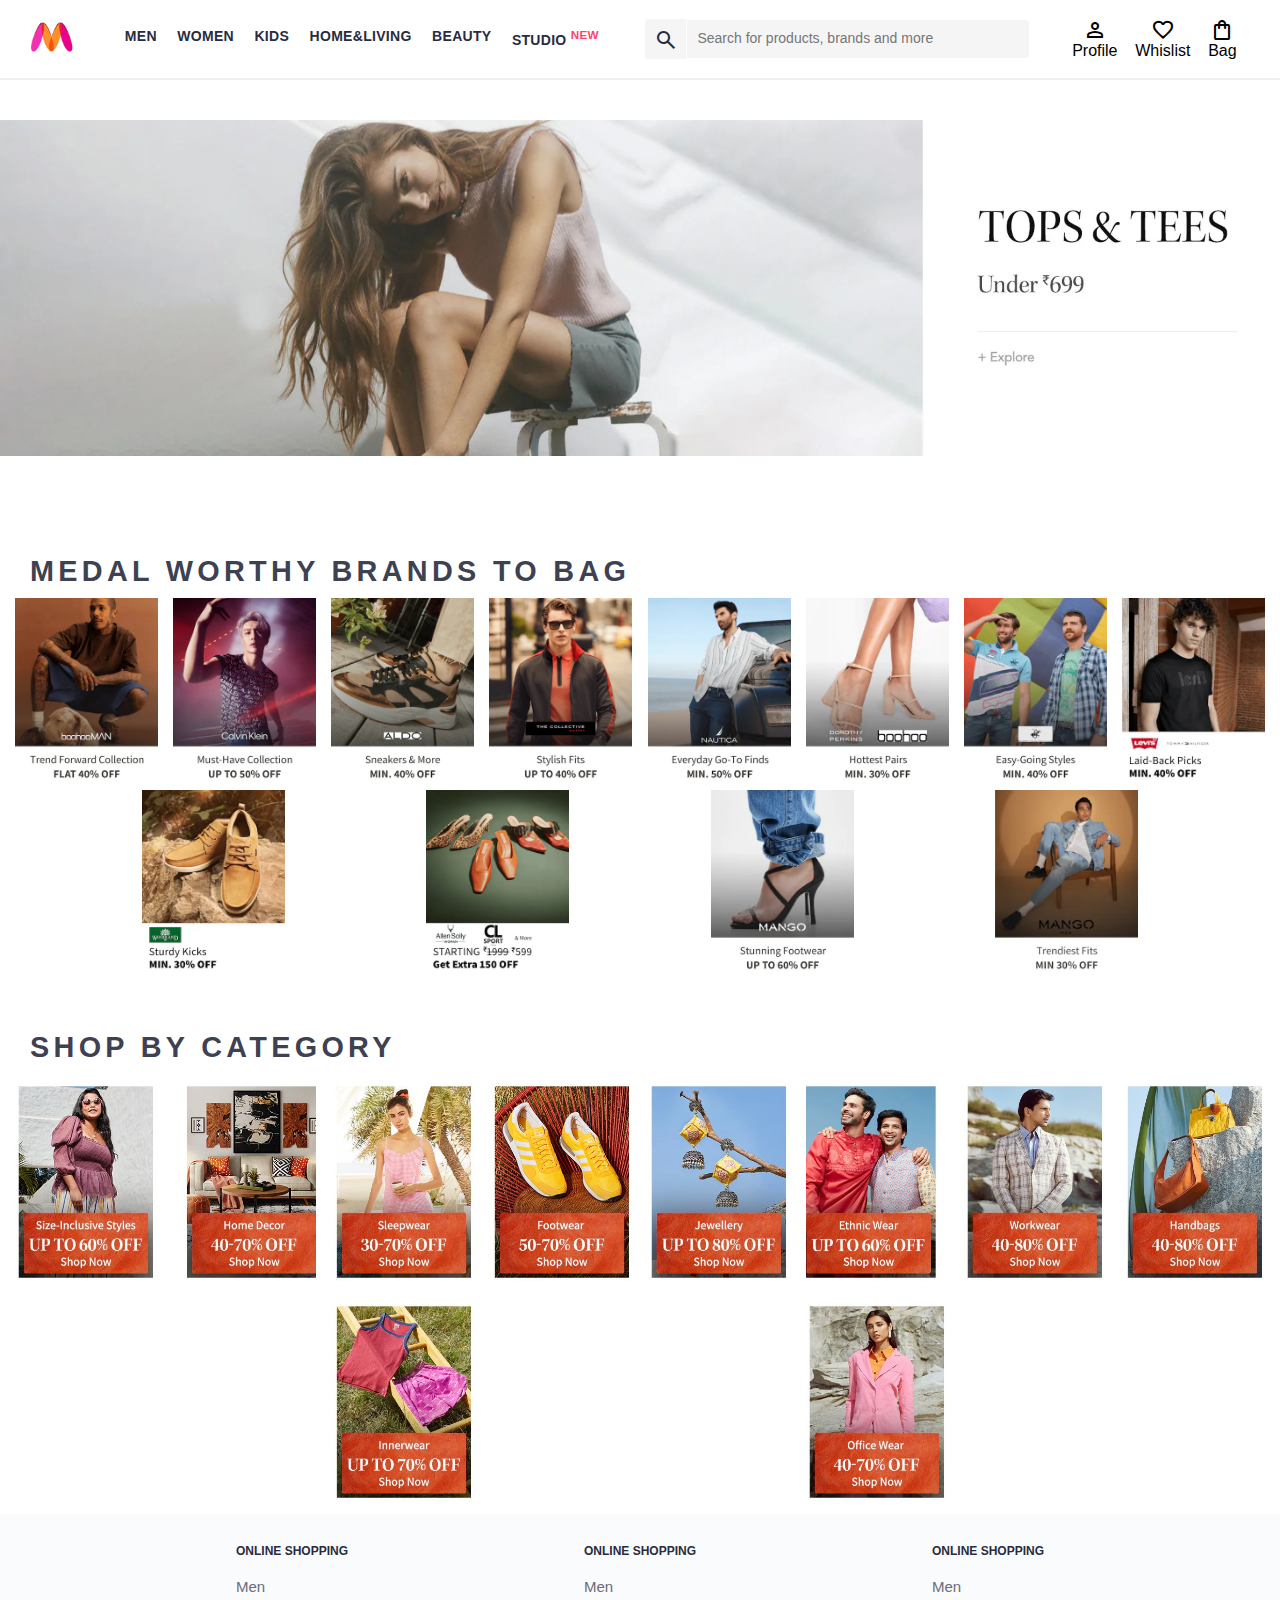
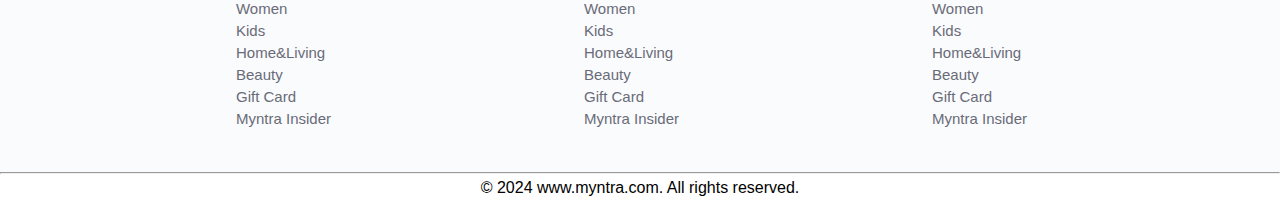
==== index.html @ 20b950ea "myntra clone project complete" ====
<!DOCTYPE html>
<html lang="en">
<head>
    <meta charset="UTF-8">
    <meta name="viewport" content="width=device-width, initial-scale=1.0">
    <title>Myntra Clone</title>
    <link rel="stylesheet" href="index.css">
    <link rel="stylesheet" href="https://fonts.googleapis.com/css2?family=Material+Symbols+Outlined:opsz,wght,FILL,GRAD@20..48,100..700,0..1,-50..200" />
</head>
<body>
    <header>
        <div class="logo_container">
            <a href="#"><img class="myntra_home" src="images/myntra_logo.webp"></a>
        </div>
        <nav class="nav_bar">
            <a href="#">Men</a>
            <a href="#">Women</a>
            <a href="#">Kids</a>
            <a href="#">Home&Living</a>
            <a href="#">Beauty</a>
            <a href="#">Studio <sup>New</sup></a>
        </nav>
        <div class="search_bar">
            <a class="icon_container"> <span class="material-symbols-outlined search_icon">search</span></a>
            <input class="search_input" placeholder="Search for products, brands and more">
        </div>
        <div class="action_bar">
            <div class="action_container">
                <span class="material-symbols-outlined action_icon">person</span>
                <span class="action_name">Profile</span>
            </div>
            <div class="action_container">
                <span class="material-symbols-outlined action_icon">favorite</span>
                <span class="action_name">Whislist</span>
            </div>
            <div class="action_container">
                <span class="material-symbols-outlined action_icon">shopping_bag</span>
                <span class="action_name">Bag</span>
            </div>
        </div>
    </header>
    <main>
        <div class="banner_container">
            <img src="images/banner.jpg">
        </div>
        <div class="category_heading">Medal Worthy Brands To Bag</div>
        <div class="category_items">
           <a href="#"><img class="sale_item" src="images/offers/1.png"></a>
           <a href="#"><img class="sale_item" src="images/offers/2.png"></a>
           <a href="#"><img class="sale_item" src="images/offers/3.png"></a>
           <a href="#"><img class="sale_item" src="images/offers/4.png"></a>
           <a href="#"><img class="sale_item" src="images/offers/5.png"></a>
           <a href="#"><img class="sale_item" src="images/offers/6.png"></a>
           <a href="#"><img class="sale_item" src="images/offers/7.png"></a>
           <a href="#"><img class="sale_item" src="images/offers/8.png"></a>
           <a href="#"><img class="sale_item" src="images/offers/9.png"></a>
           <a href="#"><img class="sale_item" src="images/offers/10.png"></a>
           <a href="#"><img class="sale_item" src="images/offers/11.png"></a>
           <a href="#"><img class="sale_item" src="images/offers/12.png"></a>
        </div>

        <div class="category_heading">SHOP BY CATEGORY</div>
        <div class="category_items">
           <a href="#"><img class="sale_item" src="images/categories/1.jpg"></a>
           <a href="#"><img class="sale_item" src="images/categories/2.jpg"></a>
           <a href="#"><img class="sale_item" src="images/categories/3.jpg"></a>
           <a href="#"><img class="sale_item" src="images/categories/4.jpg"></a>
           <a href="#"><img class="sale_item" src="images/categories/5.jpg"></a>
           <a href="#"><img class="sale_item" src="images/categories/6.jpg"></a>
           <a href="#"><img class="sale_item" src="images/categories/7.jpg"></a>
           <a href="#"><img class="sale_item" src="images/categories/8.jpg"></a>
           <a href="#"><img class="sale_item" src="images/categories/9.jpg"></a>
           <a href="#"><img class="sale_item" src="images/categories/10.jpg"></a>
        </div>
    </main>
    <footer>
        <div class="footer_container">
            <div class="footer_column">
                <h3>ONLINE SHOPPING</h3>

                <a href="#">Men</a>
                <a href="#">Women</a>
                <a href="#">Kids</a>
                <a href="#">Home&Living</a>
                <a href="#">Beauty</a>
                <a href="#">Gift Card</a>
                <a href="#">Myntra Insider</a>
            </div>
            <div class="footer_column">
                <h3>ONLINE SHOPPING</h3>

                <a href="#">Men</a>
                <a href="#">Women</a>
                <a href="#">Kids</a>
                <a href="#">Home&Living</a>
                <a href="#">Beauty</a>
                <a href="#">Gift Card</a>
                <a href="#">Myntra Insider</a>
            </div>
            <div class="footer_column">
                <h3>ONLINE SHOPPING</h3>

                <a href="#">Men</a>
                <a href="#">Women</a>
                <a href="#">Kids</a>
                <a href="#">Home&Living</a>
                <a href="#">Beauty</a>
                <a href="#">Gift Card</a>
                <a href="#">Myntra Insider</a>
            </div>
        </div>
        <hr>
        <div class="copyright">
            © 2024 www.myntra.com. All rights reserved.
        </div>
    </footer>
</body>
</html>
---- index.css ----
* {
    margin: 0;
    padding: 0;
    font-family: Assistant, -apple-system, BlinkMacSystemFont, Segoe UI, Roboto, Helvetica, Arial, sans-serif;
    box-sizing: border-box;
}
header {
    display: flex;
    justify-content: space-between;
    align-items: center;
    height: 80px;
    background-color: #ffffff;
    border-bottom:2px solid #f1eeee ;
}
.myntra_home {
    height: 40px;
}
.logo_container {
    margin-left: 2%;
}
.action_bar {
    margin-right: 2%;
}
.nav_bar {
    width: 515px;
    display: flex;
    justify-content: space-evenly;
}
.nav_bar a {
    font-size: 14px;
    letter-spacing: .3px;
    color: #282c3f;
    font-weight: 700;
    text-transform: uppercase;
    text-decoration: none;
    border-bottom:3px solid #ffffff;
    padding: 27px 0;
}
.nav_bar a:hover {
    border-bottom:3px solid #ff3f6c;
    padding: 27px 0;
}
.nav_bar a sup {
    color: #ff3f6c;
}


.search_bar {
    min-width: 200px;
    width: 30%;
    height: 39px;
    display: flex;
    align-items: center;
}
.icon_container {
    box-sizing: content-box;
    height: 28px;
    width: 40px;
    text-align: center;
    padding: 8px 0 2px;
    background: #f5f5f6;
    border: 1px solid #f5f5f6;
    border-right: none;
    border-radius: 4px 0 0 4px;
}
.search_icon {
    color: #282c3f;
    height: 20px;
}
.search_input {
    flex-grow: 1;
    font-size: 14px;
    height: 20px;
    line-height: 24px;
    color: #696e79;
    box-sizing: content-box;
    padding: 8px 10px 10px;
    margin-left: 1.5px;
    border-radius: 0 4px 4px 0;
    border: 0;
    background: #f5f5f6;
}


.action_bar {
    display: flex;
    min-width: 200px;
    justify-content: space-evenly;
}
.action_container {
    display: flex;
    flex-direction: column;
    align-items: center;
}

/*main start */
.banner_container img{
    width: 100%;
   margin-top: 20px;
   margin-bottom: 30px;
   padding-top: 20px;
   padding-bottom: 15px;
   box-sizing: content-box;
}
.category_heading {
    text-transform: uppercase;
    color: #3e4152;
    letter-spacing: .15em;
    font-size: 1.8em;
    margin: 50px 0 10px 30px;
    max-height: 5em;
    font-weight: 700;
}

.category_items {
    display: flex;
    flex-wrap: wrap;
    justify-content: space-evenly;
}
.sale_item {
    width: 143px;
}

.footer_container {
    padding: 30px 0 40px 0;
    background-color: #fafbfc;
    display: flex;
    justify-content: space-evenly;
}
.footer_column {
    display: flex;
    flex-direction: column;
}
.footer_column h3 {
    color: #282c3f;
    font-weight: 700;
    font-size: 12px;
    padding-bottom: 20px;
}
.footer_column a {
    color: #696b79;
    font-size: 15px;
    text-decoration: none;
    padding-bottom: 5px;
}
.copyright {
    margin-bottom: 20px;
    margin-top: 5px;
    text-align: center;
}
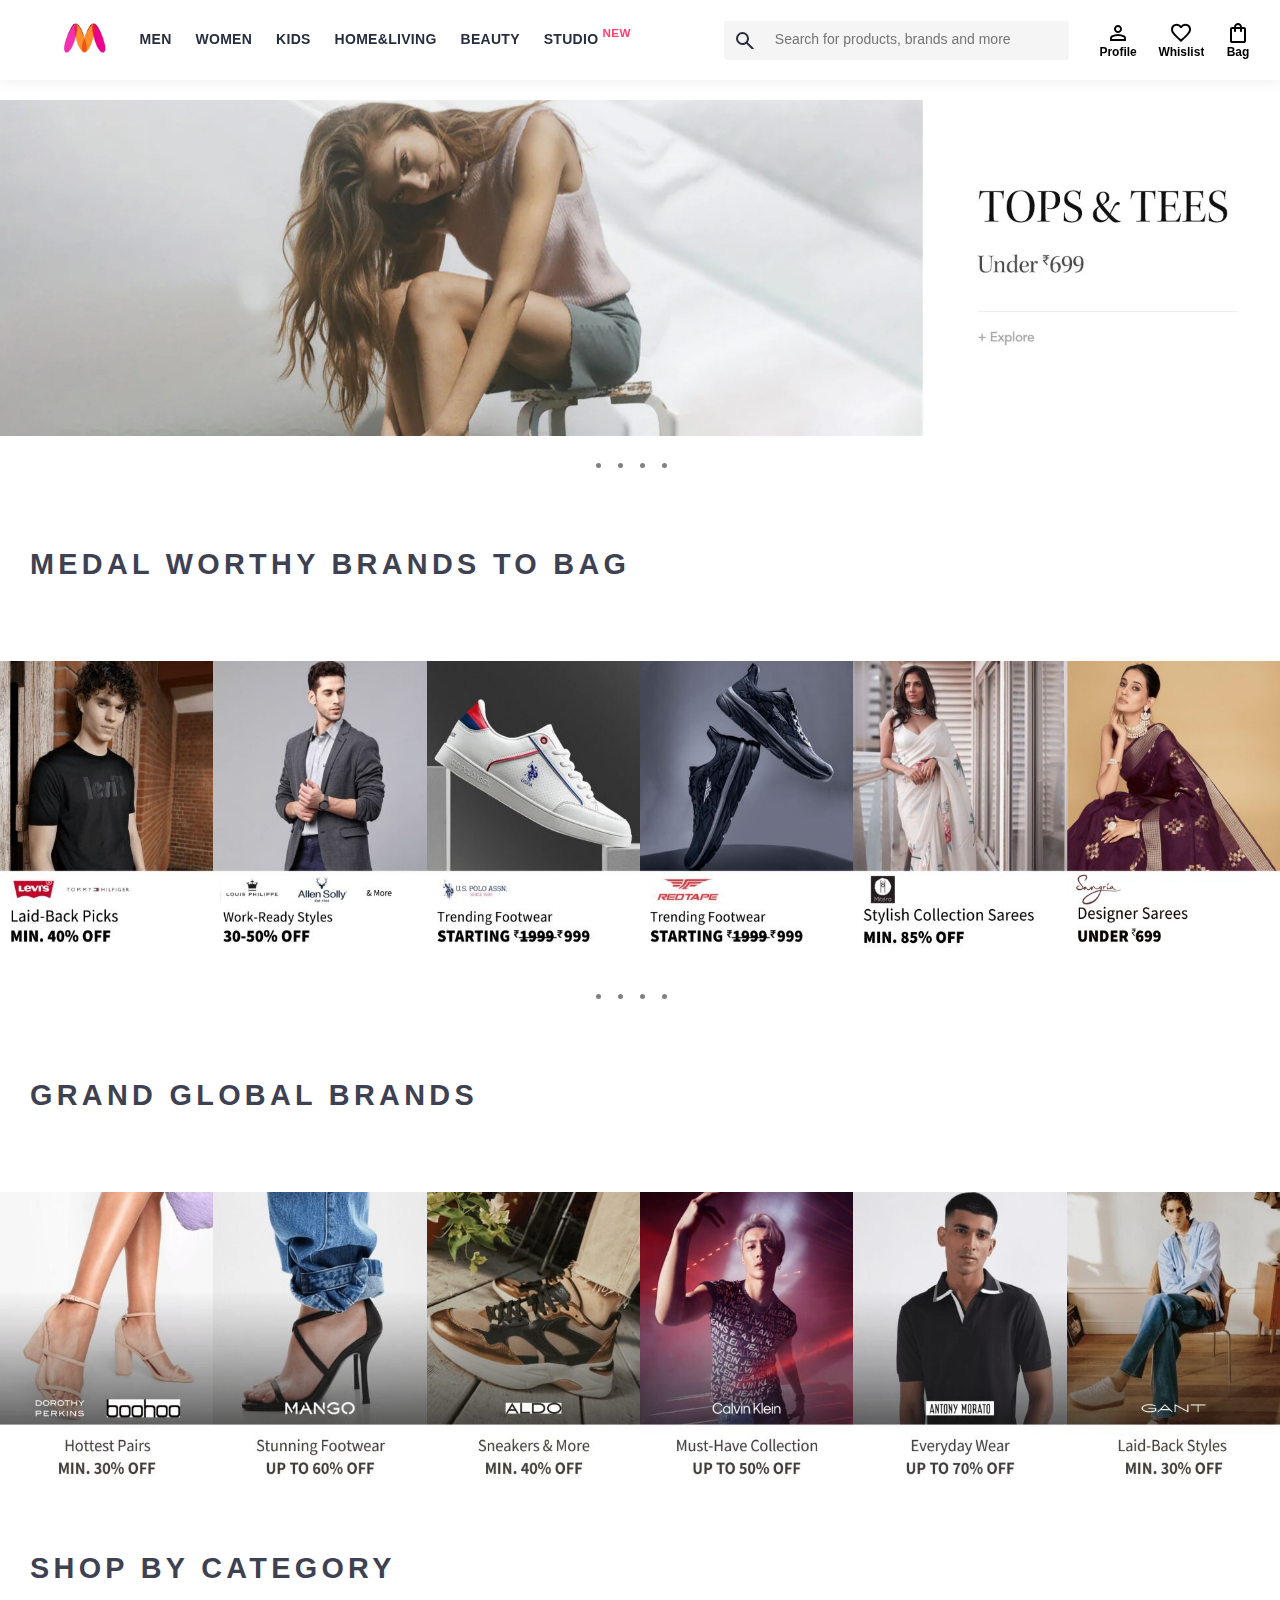
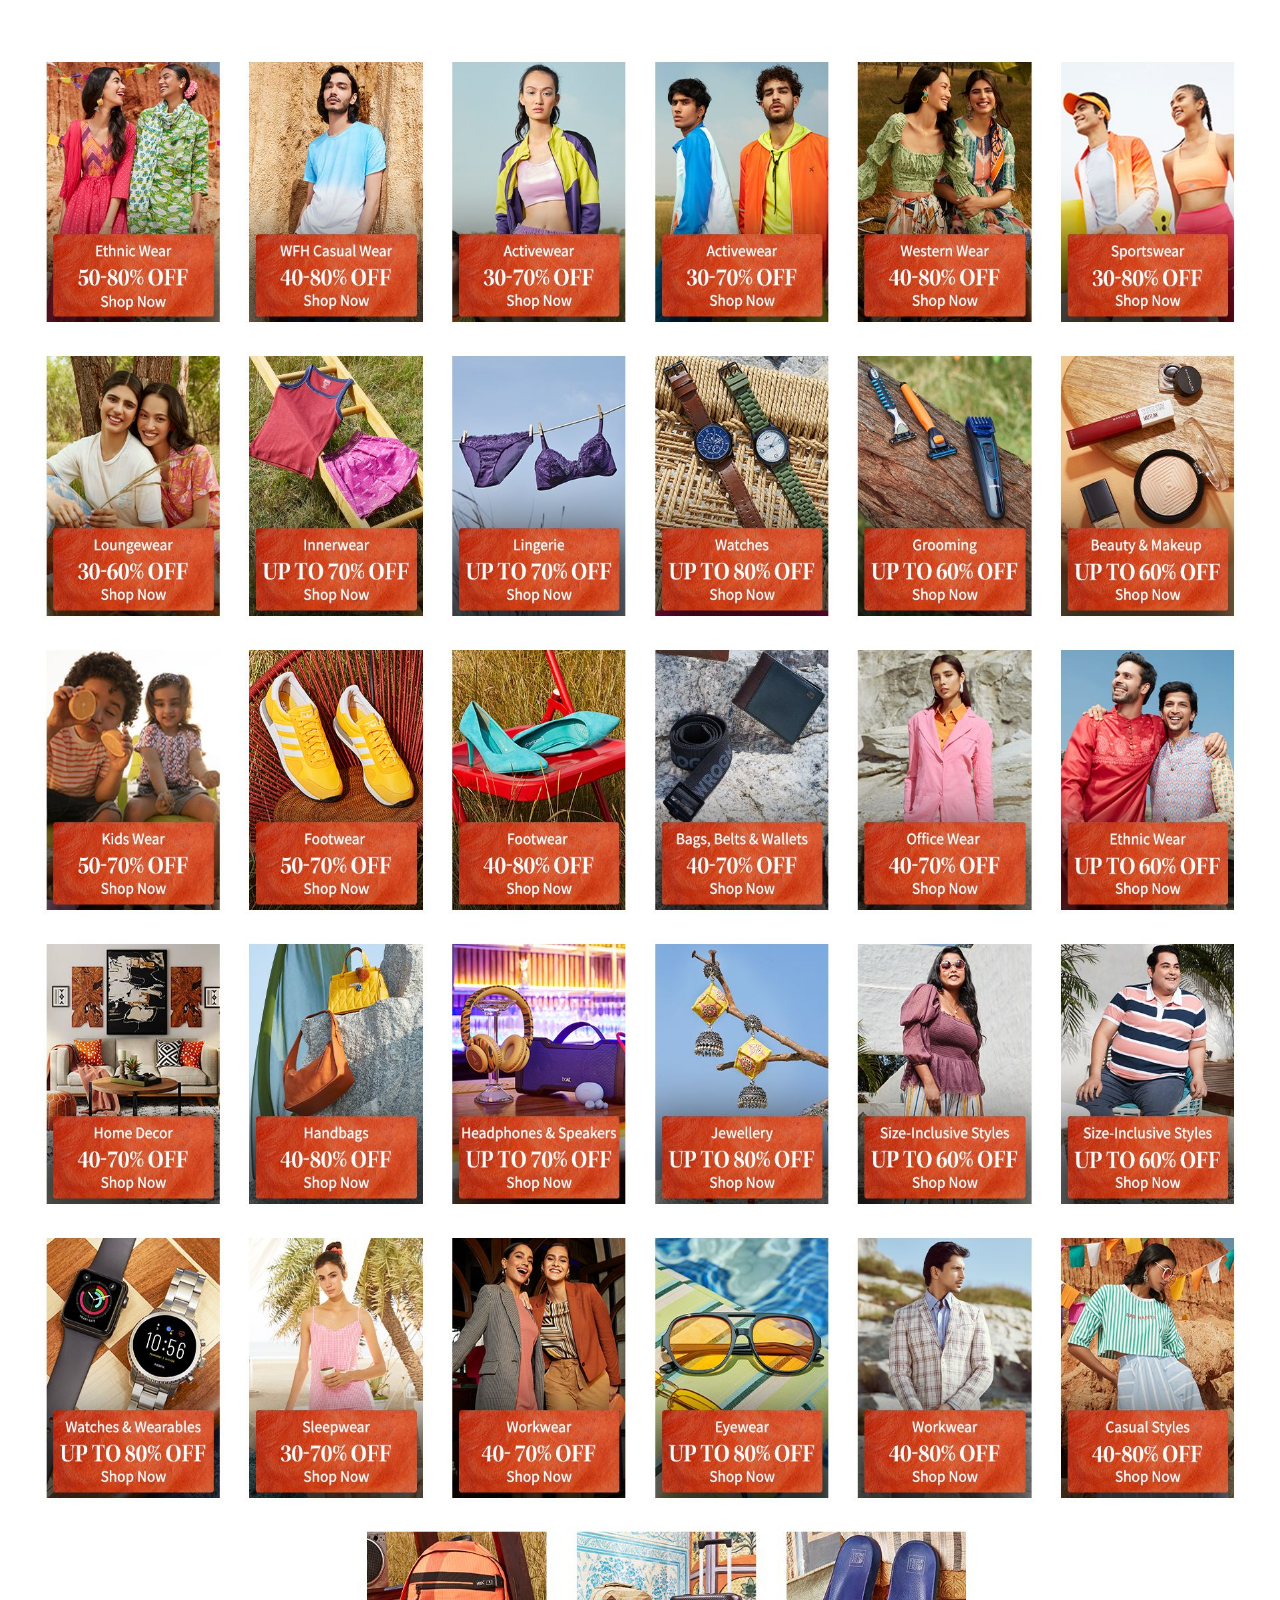
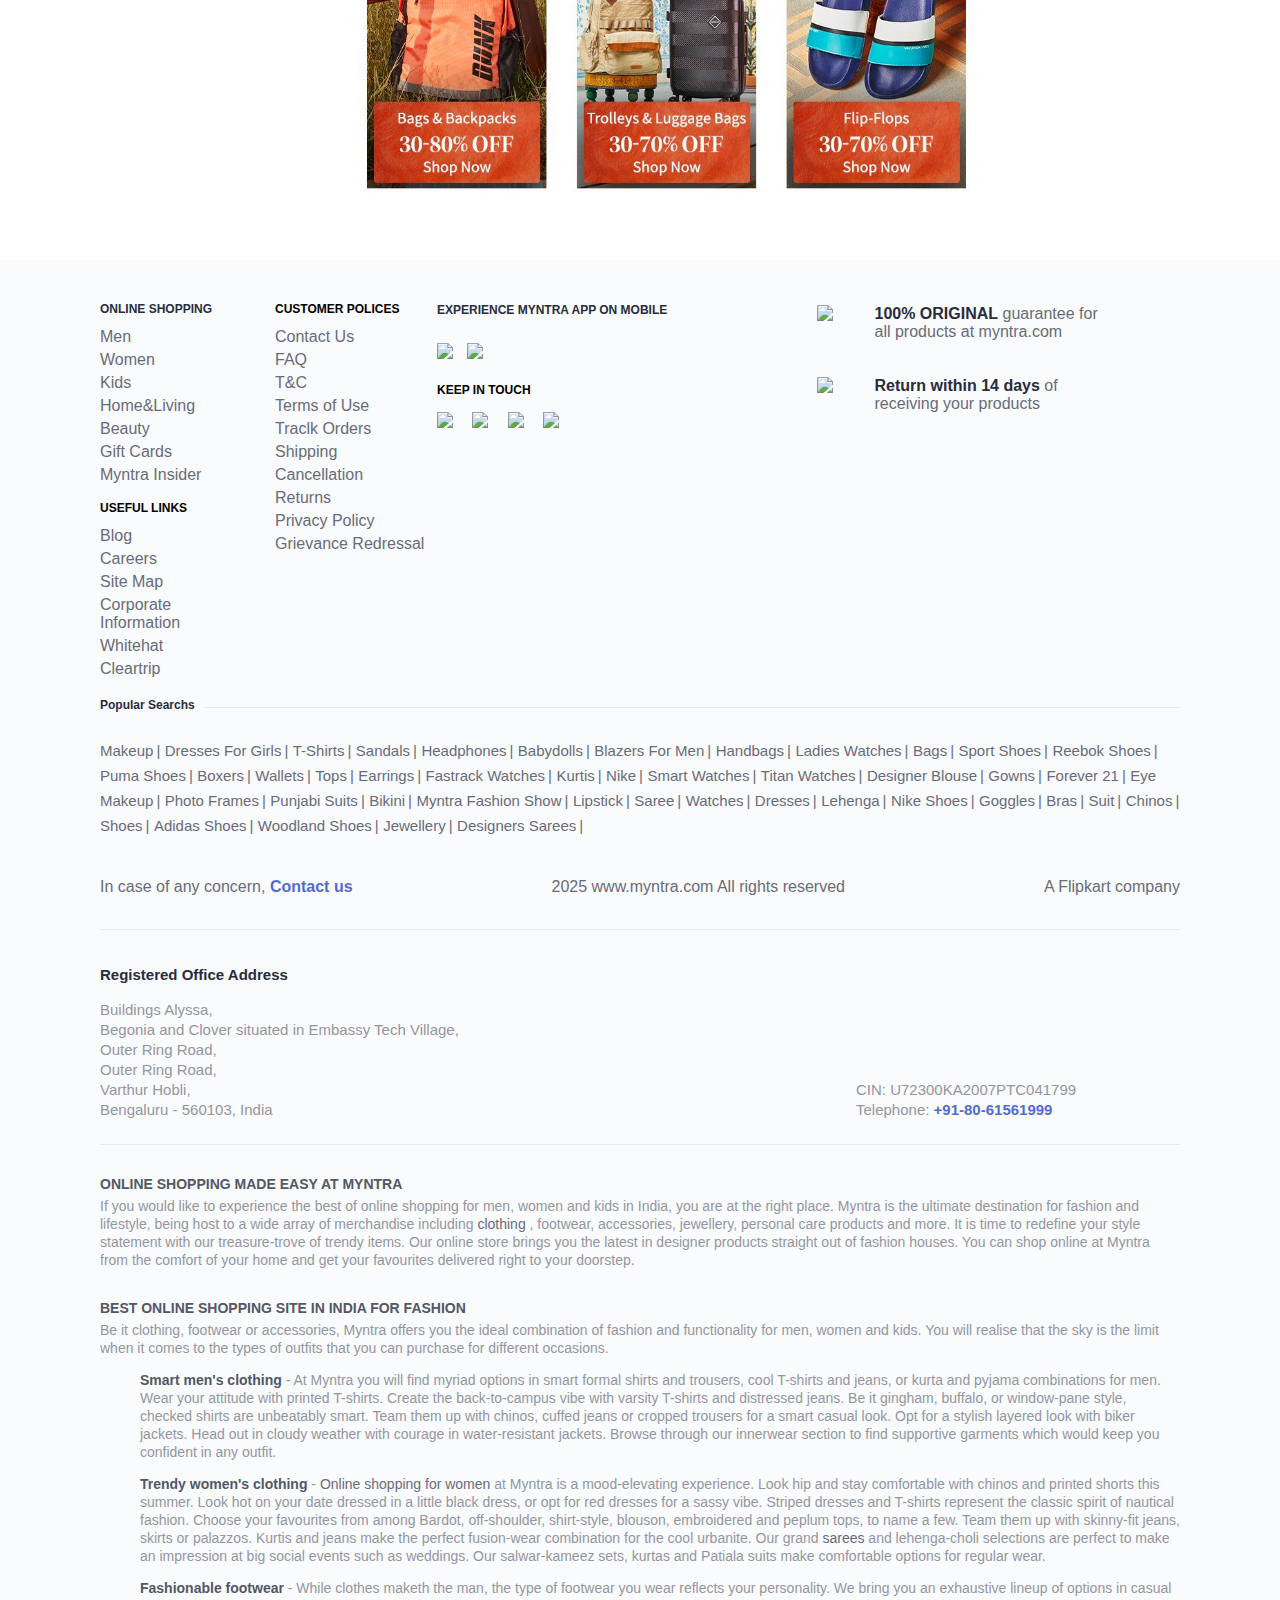
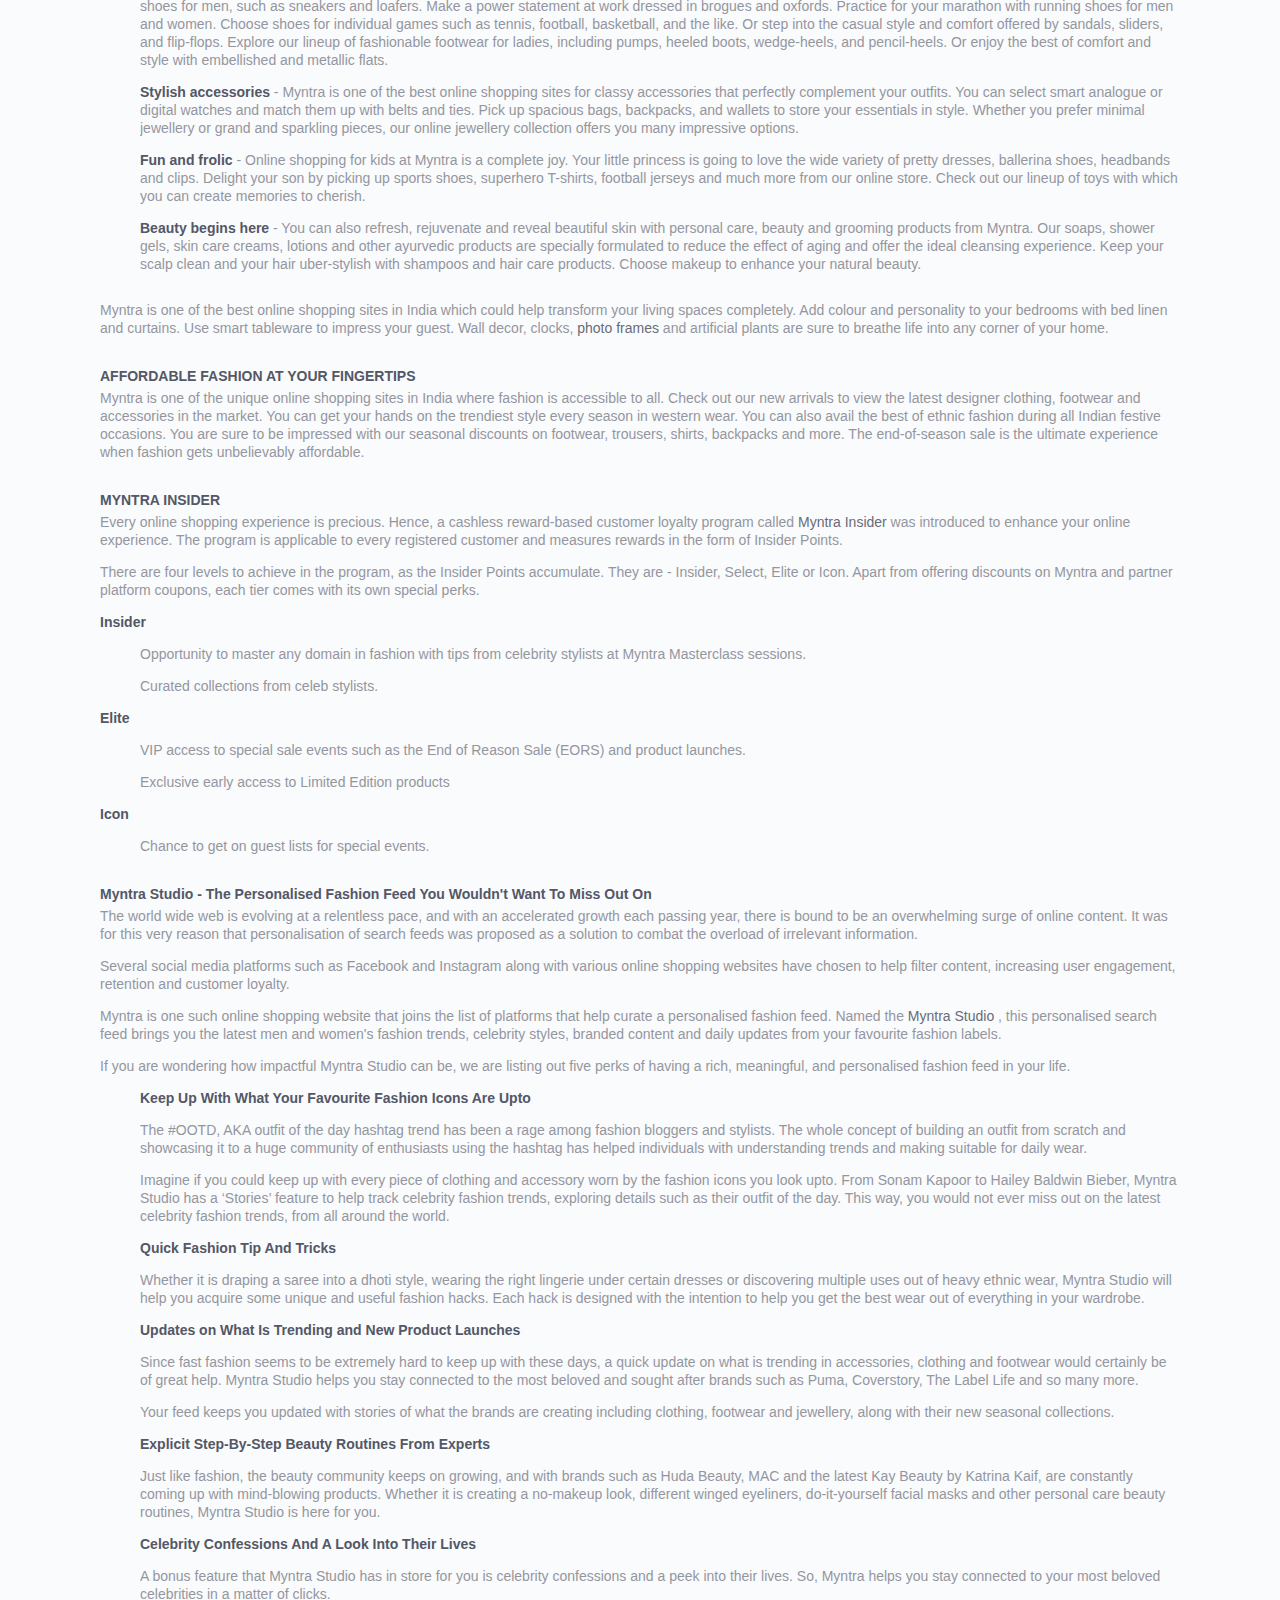
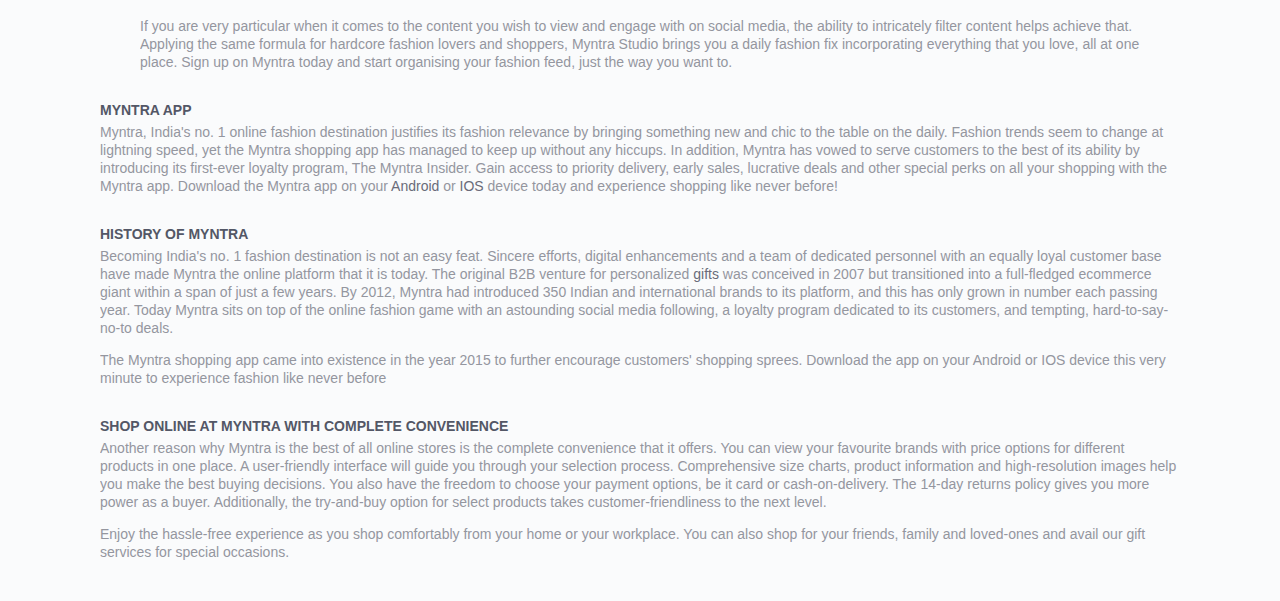
==== commit 27461c34: "myntra clone project complete" ====
--- a/index.html
+++ b/index.html
@@ -1,12 +1,16 @@
 <!DOCTYPE html>
 <html lang="en">
+
 <head>
     <meta charset="UTF-8">
     <meta name="viewport" content="width=device-width, initial-scale=1.0">
     <title>Myntra Clone</title>
     <link rel="stylesheet" href="index.css">
-    <link rel="stylesheet" href="https://fonts.googleapis.com/css2?family=Material+Symbols+Outlined:opsz,wght,FILL,GRAD@20..48,100..700,0..1,-50..200" />
+    <link rel="stylesheet"
+        href="https://fonts.googleapis.com/css2?family=Material+Symbols+Outlined:opsz,wght,FILL,GRAD@20..48,200,0..1,-50..200" />
+
 </head>
+
 <body>
     <header>
         <div class="logo_container">
@@ -26,93 +30,616 @@
         </div>
         <div class="action_bar">
             <div class="action_container">
-                <span class="material-symbols-outlined action_icon">person</span>
+                <span class="material-symbols-outlined action-icon">person</span>
                 <span class="action_name">Profile</span>
             </div>
             <div class="action_container">
-                <span class="material-symbols-outlined action_icon">favorite</span>
+                <span class="material-symbols-outlined action-icon">favorite</span>
                 <span class="action_name">Whislist</span>
             </div>
             <div class="action_container">
-                <span class="material-symbols-outlined action_icon">shopping_bag</span>
+                <span class="material-symbols-outlined action-icon">shopping_bag</span>
                 <span class="action_name">Bag</span>
             </div>
         </div>
     </header>
-    <main>
-        <div class="banner_container">
-            <img src="images/banner.jpg">
-        </div>
-        <div class="category_heading">Medal Worthy Brands To Bag</div>
-        <div class="category_items">
-           <a href="#"><img class="sale_item" src="images/offers/1.png"></a>
-           <a href="#"><img class="sale_item" src="images/offers/2.png"></a>
-           <a href="#"><img class="sale_item" src="images/offers/3.png"></a>
-           <a href="#"><img class="sale_item" src="images/offers/4.png"></a>
-           <a href="#"><img class="sale_item" src="images/offers/5.png"></a>
-           <a href="#"><img class="sale_item" src="images/offers/6.png"></a>
-           <a href="#"><img class="sale_item" src="images/offers/7.png"></a>
-           <a href="#"><img class="sale_item" src="images/offers/8.png"></a>
-           <a href="#"><img class="sale_item" src="images/offers/9.png"></a>
-           <a href="#"><img class="sale_item" src="images/offers/10.png"></a>
-           <a href="#"><img class="sale_item" src="images/offers/11.png"></a>
-           <a href="#"><img class="sale_item" src="images/offers/12.png"></a>
-        </div>
-
-        <div class="category_heading">SHOP BY CATEGORY</div>
-        <div class="category_items">
-           <a href="#"><img class="sale_item" src="images/categories/1.jpg"></a>
-           <a href="#"><img class="sale_item" src="images/categories/2.jpg"></a>
-           <a href="#"><img class="sale_item" src="images/categories/3.jpg"></a>
-           <a href="#"><img class="sale_item" src="images/categories/4.jpg"></a>
-           <a href="#"><img class="sale_item" src="images/categories/5.jpg"></a>
-           <a href="#"><img class="sale_item" src="images/categories/6.jpg"></a>
-           <a href="#"><img class="sale_item" src="images/categories/7.jpg"></a>
-           <a href="#"><img class="sale_item" src="images/categories/8.jpg"></a>
-           <a href="#"><img class="sale_item" src="images/categories/9.jpg"></a>
-           <a href="#"><img class="sale_item" src="images/categories/10.jpg"></a>
+    <main class="shop_base">
+        <div class="banner">
+            <img src="images/banner.jpg" class="banner_img" alt="">
+        </div>
+        <div class="extra">
+            <ul class="extra-ul">
+                <li></li>
+                <li></li>
+                <li></li>
+                <li></li>
+            </ul>
+        </div>
+        <div class="text-banner-container">
+            <h4 class="text-banner-title">Medal Worthy Brands To Bag</h4>
+            <h4 class="text-banner-subtitle"></h4>
+        </div>
+        <div class="Brand-container">
+            <img src="images/Worthy Brand/MB1.jpg" class="Brand-img">
+            <img src="images/Worthy Brand/MB2.jpg" class="Brand-img">
+            <img src="images/Worthy Brand/MB3.jpg" class="Brand-img">
+            <img src="images/Worthy Brand/MB4.jpg" class="Brand-img">
+            <img src="images/Worthy Brand/MB5.jpg" class="Brand-img">
+            <img src="images/Worthy Brand/MB6.jpg" class="Brand-img">
+        </div>
+        <div class="extra">
+            <ul class="extra-ul">
+                <li></li>
+                <li></li>
+                <li></li>
+                <li></li>
+            </ul>
+        </div>
+        <div class="text-banner-container">
+            <h4 class="text-banner-title">Grand Global Brands</h4>
+            <h4 class="text-banner-subtitle"></h4>
+        </div>
+        <div class="Brand-container">
+            <img src="images/Grand Brand/GB1.jpg" class="Brand-img">
+            <img src="images/Grand Brand/GB2.jpg" class="Brand-img">
+            <img src="images/Grand Brand/GB3.jpg" class="Brand-img">
+            <img src="images/Grand Brand/GB4.jpg" class="Brand-img">
+            <img src="images/Grand Brand/GB5.jpg" class="Brand-img">
+            <img src="images/Grand Brand/GB6.jpg" class="Brand-img">
+        </div>
+        <div class="text-banner-container">
+            <h4 class="text-banner-title">Shop By Category</h4>
+            <h4 class="text-banner-subtitle"></h4>
+        </div>
+        <div class="category-container">
+            <img src="images/Categories/C1.jpg" class="category-img">
+            <img src="images/Categories/C2.jpg" class="category-img">
+            <img src="images/Categories/C3.jpg" class="category-img">
+            <img src="images/Categories/C4.jpg" class="category-img">
+            <img src="images/Categories/C5.jpg" class="category-img">
+            <img src="images/Categories/C6.jpg" class="category-img">
+        </div>
+        <div class="category-container">
+            <img src="images/Categories/C7.jpg" class="category-img">
+            <img src="images/Categories/C8.jpg" class="category-img">
+            <img src="images/Categories/C9.jpg" class="category-img">
+            <img src="images/Categories/C10.jpg" class="category-img">
+            <img src="images/Categories/C11.jpg" class="category-img">
+            <img src="images/Categories/C12.jpg" class="category-img">
+        </div>
+        <div class="category-container">
+            <img src="images/Categories/C13.jpg" class="category-img">
+            <img src="images/Categories/C14.jpg" class="category-img">
+            <img src="images/Categories/C15.jpg" class="category-img">
+            <img src="images/Categories/C16.jpg" class="category-img">
+            <img src="images/Categories/C17.jpg" class="category-img">
+            <img src="images/Categories/C18.jpg" class="category-img">
+        </div>
+        <div class="category-container">
+            <img src="images/Categories/C19.jpg" class="category-img">
+            <img src="images/Categories/C20.jpg" class="category-img">
+            <img src="images/Categories/C21.jpg" class="category-img">
+            <img src="images/Categories/C22.jpg" class="category-img">
+            <img src="images/Categories/C23.jpg" class="category-img">
+            <img src="images/Categories/C24.jpg" class="category-img">
+        </div>
+        <div class="category-container">
+            <img src="images/Categories/C25.jpg" class="category-img">
+            <img src="images/Categories/C26.jpg" class="category-img">
+            <img src="images/Categories/C27.jpg" class="category-img">
+            <img src="images/Categories/C28.jpg" class="category-img">
+            <img src="images/Categories/C29.jpg" class="category-img">
+            <img src="images/Categories/C30.jpg" class="category-img">
+        </div>
+        <div class="last-category-container">
+            <img src="images/Categories/C31.jpg" class="category-last-img">
+            <img src="images/Categories/C32.jpg" class="category-last-img">
+            <img src="images/Categories/C33.jpg" class="category-last-img">
         </div>
     </main>
+    <div>
+        <div class="application_base"></div>
+    </div>
+    <!--Start Footer Container-->
     <footer>
         <div class="footer_container">
-            <div class="footer_column">
-                <h3>ONLINE SHOPPING</h3>
+            <div class="generic_info">
+                <div class="shop_links">
+                    <span class="ginfo_title"><a href="#" class="ginfo_title_link">Online Shopping</a></span>
+                    <a href="" class="ginfo_link">Men</a>
+                    <a href class="ginfo_link">Women</a>
+                    <a href="" class="ginfo_link">Kids</a>
+                    <a href="" class="ginfo_link">Home&Living</a>
+                    <a href="" class="ginfo_link">Beauty</a>
+                    <a href="" class="ginfo_link">Gift Cards</a>
+                    <a href="" class="ginfo_link">Myntra Insider</a>
+                    <span class="ginfo_title"><a href="#" class="ginfo_title_link" style="color: black;">Useful
+                            Links</a></span>
+                    <a href class="ginfo_link">Blog</a>
+                    <a href="" class="ginfo_link">Careers</a>
+                    <a href="" class="ginfo_link">Site Map</a>
+                    <a href="" class="ginfo_link">Corporate Information</a>
+                    <a href="" class="ginfo_link">Whitehat</a>
+                    <a href="" class="ginfo_link">Cleartrip</a>
+                </div>
+                <div class="customer_policies">
+                    <span class="ginfo_title"><a href="#" class="ginfo_title_link" style="color: black;">Customer
+                            Polices</a></span>
+                    <a href class="ginfo_link">Contact Us</a>
+                    <a href="" class="ginfo_link">FAQ</a>
+                    <a href="" class="ginfo_link">T&C</a>
+                    <a href="" class="ginfo_link">Terms of Use</a>
+                    <a href="" class="ginfo_link">Traclk Orders</a>
+                    <a href="" class="ginfo_link">Shipping</a>
+                    <a href="" class="ginfo_link">Cancellation</a>
+                    <a href="" class="ginfo_link">Returns</a>
+                    <a href="" class="ginfo_link">Privacy Policy</a>
+                    <a href="" class="ginfo_link">Grievance Redressal</a>
+                </div>
+                <div class="app_experience">
+                    <span class="ginfo_title"><a href="#" class="ginfo_title_link">Experience Myntra App on
+                            Mobile</a></span>
+                    <div class="download_img_container">
+                        <img src="images/footer/GP.png" class="android_download">
+                        <img src="images/footer/AP.png" class="ios_download">
+                    </div>
+                    <div class="keep_in_touch">Keep in Touch</div>
+                    <div class="socialmedia_img_container">
+                        <a href="" class="socialmedia_icon"><img src="images/socialmedia/fb1.png"
+                                class="socialmedia_img"></a>
+                        <a href="" class="socialmedia_icon"><img src="images/socialmedia/twi1.png"
+                                class="socialmedia_img"></a>
+                        <a href="" class="socialmedia_icon"><img src="images/socialmedia/you1.png"
+                                class="socialmedia_img"></a>
+                        <a href="" class="socialmedia_icon"><img src="images/socialmedia/ins1.png"
+                                class="socialmedia_img"></a>
+                    </div>
 
-                <a href="#">Men</a>
-                <a href="#">Women</a>
-                <a href="#">Kids</a>
-                <a href="#">Home&Living</a>
-                <a href="#">Beauty</a>
-                <a href="#">Gift Card</a>
-                <a href="#">Myntra Insider</a>
+                </div>
+                <div class="main_promises">
+                    <div class="promises_section">
+                        <div class="promises_img_container"><img src="images/footer/FOriginal.png" class="promises_img">
+                        </div>
+                        <div class="promises_container"><span class="promises_highlite">100% ORIGINAL</span> guarantee
+                            for all
+                            products
+                            at
+                            myntra.com
+                        </div>
+                    </div>
+                    <div class="promises_section">
+                        <div class="promises_img_container"><img src="images/footer/F14.png" class="promises_img"></div>
+                        <div class="promises_container"><span class="promises_highlite">Return within 14 days</span> of
+                            receiving
+                            your
+                            products
+                        </div>
+                    </div>
+                </div>
             </div>
-            <div class="footer_column">
-                <h3>ONLINE SHOPPING</h3>
+            <div class="popular_search">
+                <hr>
+                <div class="psearch_title">Popular Searchs</div>
+                <div class="psearch_links">
+                    <a href="#" class="psearch_link">Makeup</a>
+                    <a href="#" class="psearch_link">Dresses For Girls</a>
+                    <a href="#" class="psearch_link">T-Shirts</a>
+                    <a href="#" class="psearch_link">Sandals</a>
+                    <a href="#" class="psearch_link">Headphones</a>
+                    <a href="#" class="psearch_link">Babydolls</a>
+                    <a href="#" class="psearch_link">Blazers For Men</a>
+                    <a href="#" class="psearch_link">Handbags</a>
+                    <a href="#" class="psearch_link">Ladies Watches</a>
+                    <a href="#" class="psearch_link">Bags</a>
+                    <a href="#" class="psearch_link">Sport Shoes</a>
+                    <a href="#" class="psearch_link">Reebok Shoes</a>
+                    <a href="#" class="psearch_link">Puma Shoes</a>
+                    <a href="#" class="psearch_link">Boxers</a>
+                    <a href="#" class="psearch_link">Wallets</a>
+                    <a href="#" class="psearch_link">Tops</a>
+                    <a href="#" class="psearch_link">Earrings</a>
+                    <a href="#" class="psearch_link">Fastrack Watches</a>
+                    <a href="#" class="psearch_link">Kurtis</a>
+                    <a href="#" class="psearch_link">Nike</a>
+                    <a href="#" class="psearch_link">Smart Watches</a>
+                    <a href="#" class="psearch_link">Titan Watches</a>
+                    <a href="#" class="psearch_link">Designer Blouse</a>
+                    <a href="#" class="psearch_link">Gowns</a>
+                    <a href="#" class="psearch_link">Forever 21</a>
+                    <a href="#" class="psearch_link">Eye Makeup</a>
+                    <a href="#" class="psearch_link">Photo Frames</a>
+                    <a href="#" class="psearch_link">Punjabi Suits</a>
+                    <a href="#" class="psearch_link">Bikini</a>
+                    <a href="#" class="psearch_link">Myntra Fashion Show</a>
+                    <a href="#" class="psearch_link">Lipstick</a>
+                    <a href="#" class="psearch_link">Saree</a>
+                    <a href="#" class="psearch_link">Watches</a>
+                    <a href="#" class="psearch_link">Dresses</a>
+                    <a href="#" class="psearch_link">Lehenga</a>
+                    <a href="#" class="psearch_link">Nike Shoes</a>
+                    <a href="#" class="psearch_link">Goggles</a>
+                    <a href="#" class="psearch_link">Bras</a>
+                    <a href="#" class="psearch_link">Suit</a>
+                    <a href="#" class="psearch_link">Chinos</a>
+                    <a href="#" class="psearch_link">Shoes</a>
+                    <a href="#" class="psearch_link">Adidas Shoes</a>
+                    <a href="#" class="psearch_link">Woodland Shoes</a>
+                    <a href="#" class="psearch_link">Jewellery</a>
+                    <a href="#" class="psearch_link">Designers Sarees</a>
+                </div>
+            </div>
+            <div class="finfo_section">
+                <div class="contact">In case of any concern, <span style=" color: #526cd0; font-weight: 700">Contact
+                        us</span>
+                </div>
+                <div class="copy_write">2025 www.myntra.com All rights reserved</div>
+                <div class="flipkart_company">A Flipkart company</div>
+            </div>
+            <address>
+                <p class="address_title">Registered Office Address</p>
+                <div class="address_des">
+                    Buildings Alyssa, <br>
+                    Begonia and Clover situated in Embassy Tech Village, <br>
+                    Outer Ring Road, <br>
+                    Outer Ring Road, <br>
+                    Varthur Hobli, <br>
+                    Bengaluru - 560103, India
+                </div>
+                <div class="legal_info">
+                    <p>CIN: U72300KA2007PTC041799</p>
+                    <p>Telephone: <span style=" color: #526cd0;font-weight: 700;">+91-80-61561999</span></p>
+                </div>
+            </address>
+            <div class="knowledged_container">
+                <h1>ONLINE SHOPPING MADE EASY AT MYNTRA</h1>
+                <p>If you would like to experience the best of online shopping for men, women and kids in India, you are
+                    at the
+                    right place. Myntra is the ultimate destination for fashion and lifestyle, being host to a wide
+                    array of
+                    merchandise including
+                    <a href="#" class="seolinks">clothing</a>
+                    , footwear, accessories, jewellery, personal care products and more. It is time to redefine your
+                    style
+                    statement
+                    with our treasure-trove of trendy items. Our online store brings you the latest in designer products
+                    straight
+                    out of fashion houses. You can shop online at Myntra from the comfort of your home and get your
+                    favourites
+                    delivered right to your doorstep.
+                </p>
+                <h3>BEST ONLINE SHOPPING SITE IN INDIA FOR FASHION</h3>
+                <p>Be it clothing, footwear or accessories, Myntra offers you the ideal combination of fashion and
+                    functionality
+                    for
+                    men, women and kids. You will realise that the sky is the limit when it comes to the types of
+                    outfits that you
+                    can
+                    purchase for different occasions.
+                </p>
+                <ul class="unordered_list">
+                    <li style="margin-top: 14px;">
+                        <strong class="list_heading">Smart men's clothing</strong>
+                        - At Myntra you will find myriad options in smart formal shirts and trousers, cool T-shirts and
+                        jeans, or
+                        kurta
+                        and pyjama combinations for men. Wear your attitude with printed T-shirts. Create the
+                        back-to-campus vibe
+                        with
+                        varsity T-shirts and distressed jeans. Be it gingham, buffalo, or window-pane style, checked
+                        shirts are
+                        unbeatably smart. Team them up with chinos, cuffed jeans or cropped trousers for a smart casual
+                        look. Opt
+                        for
+                        a
+                        stylish layered look with biker jackets. Head out in cloudy weather with courage in
+                        water-resistant jackets.
+                        Browse through our innerwear section to find supportive garments which would keep you confident
+                        in any
+                        outfit.
+                    </li>
+                    <li>
+                        <strong class="list_heading">Trendy women's clothing</strong>
+                        -
+                        <a href="" class="seolinks">Online shopping for women</a>
+                        at Myntra is a mood-elevating experience. Look hip and stay comfortable with chinos and printed
+                        shorts this
+                        summer. Look hot on your date dressed in a little black dress, or opt for red dresses for a
+                        sassy vibe.
+                        Striped
+                        dresses and T-shirts represent the classic spirit of nautical fashion. Choose your favourites
+                        from among
+                        Bardot,
+                        off-shoulder, shirt-style, blouson, embroidered and peplum tops, to name a few. Team them up
+                        with skinny-fit
+                        jeans, skirts or palazzos. Kurtis and jeans make the perfect fusion-wear combination for the
+                        cool urbanite.
+                        Our
+                        grand
+                        <a href="" class="seolinks">sarees</a>
+                        and lehenga-choli selections are perfect to make an impression at big social events such as
+                        weddings. Our
+                        salwar-kameez sets, kurtas and Patiala suits make comfortable options for regular wear.
+                    </li>
+                    <li>
+                        <strong class="list_heading">Fashionable footwear</strong>
+                        - While clothes maketh the man, the type of footwear you wear reflects your personality. We
+                        bring you an
+                        exhaustive lineup of options in casual shoes for men, such as sneakers and loafers. Make a power
+                        statement
+                        at
+                        work dressed in brogues and oxfords. Practice for your marathon with running shoes for men and
+                        women. Choose
+                        shoes for individual games such as tennis, football, basketball, and the like. Or step into the
+                        casual style
+                        and
+                        comfort offered by sandals, sliders, and flip-flops. Explore our lineup of fashionable footwear
+                        for ladies,
+                        including pumps, heeled boots, wedge-heels, and pencil-heels. Or enjoy the best of comfort and
+                        style with
+                        embellished and metallic flats.
+                    </li>
+                    <li>
+                        <strong class="list_heading">Stylish accessories</strong>
+                        - Myntra is one of the best online shopping sites for classy accessories that perfectly
+                        complement your
+                        outfits.
+                        You can select smart analogue or digital watches and match them up with belts and ties. Pick up
+                        spacious
+                        bags,
+                        backpacks, and wallets to store your essentials in style. Whether you prefer minimal jewellery
+                        or grand and
+                        sparkling pieces, our online jewellery collection offers you many impressive options.
+                    </li>
+                    <li>
+                        <strong class="list_heading">Fun and frolic</strong>
+                        - Online shopping for kids at Myntra is a complete joy. Your little princess is going to love
+                        the wide
+                        variety
+                        of pretty dresses, ballerina shoes, headbands and clips. Delight your son by picking up sports
+                        shoes,
+                        superhero
+                        T-shirts, football jerseys and much more from our online store. Check out our lineup of toys
+                        with which you
+                        can
+                        create memories to cherish.
+                    </li>
+                    <li>
+                        <strong class="list_heading">Beauty begins here </strong>
+                        - You can also refresh, rejuvenate and reveal beautiful skin with personal care, beauty and
+                        grooming
+                        products
+                        from Myntra. Our soaps, shower gels, skin care creams, lotions and other ayurvedic products are
+                        specially
+                        formulated to reduce the effect of aging and offer the ideal cleansing experience. Keep your
+                        scalp clean and
+                        your hair uber-stylish with shampoos and hair care products. Choose makeup to enhance your
+                        natural beauty.
+                    </li>
+                </ul>
+                <p style="overflow: hidden;">
+                    Myntra is one of the best online shopping sites in India which could help transform your living
+                    spaces
+                    completely.
+                    Add colour and personality to your bedrooms with bed linen and curtains. Use smart tableware to
+                    impress your
+                    guest. Wall decor, clocks,
+                    <a href="" class="seolinks">photo frames</a>
+                    and artificial plants are sure to breathe life into any corner of your home.
+                </p>
+                <h3>AFFORDABLE FASHION AT YOUR FINGERTIPS</h3>
+                <p>Myntra is one of the unique online shopping sites in India where fashion is accessible to all. Check
+                    out
+                    our
+                    new arrivals to view the latest designer clothing, footwear and accessories in the market. You can
+                    get your
+                    hands on the trendiest style every season in western wear. You can also avail the best of ethnic
+                    fashion
+                    during
+                    all Indian festive occasions. You are sure to be impressed with our seasonal discounts on footwear,
+                    trousers,
+                    shirts, backpacks and more. The end-of-season sale is the ultimate experience when fashion gets
+                    unbelievably
+                    affordable.</p>
+                <h3>MYNTRA INSIDER</h3>
+                <p>
+                    Every online shopping experience is precious. Hence, a cashless reward-based customer loyalty
+                    program called
+                    <a href="" class="seolinks">Myntra Insider</a>
+                    was introduced to enhance your online experience. The program is applicable to every registered
+                    customer and
+                    measures rewards in the form of Insider Points.
+                </p>
+                <p>
+                    There are four levels to achieve in the program, as the Insider Points accumulate. They are -
+                    Insider,
+                    Select,
+                    Elite or Icon. Apart from offering discounts on Myntra and partner platform coupons, each tier comes
+                    with
+                    its
+                    own special perks.
+                </p>
+                <h3 style="margin-top: 14px; margin-bottom: 14px;">Insider</h3>
+                <ul class="unordered_list">
+                    <li style="margin-top: 0px; list-style-type: disc;">Opportunity to master any domain in fashion with
+                        tips from
+                        celebrity
+                        stylists at Myntra Masterclass
+                        sessions.</li>
+                    <li style="list-style-type: disc;">Curated collections from celeb stylists.</li>
+                </ul>
+                <h3 style="margin-top: 0px; margin-bottom: 14px;">Elite</h3>
+                <ul class="unordered_list">
+                    <li style="margin-top: 0px; list-style-type: disc;">VIP access to special sale events such as the
+                        End of
+                        Reason Sale (EORS) and
+                        product launches.</li>
+                    <li style="list-style-type: disc;">Exclusive early access to Limited Edition products</li>
+                </ul>
+                <h3 style="margin-top: 0px; margin-bottom: 14px;">Icon</h3>
+                <ul class="unordered_list">
+                    <li style="margin-top: 0px; margin-bottom: 0px;list-style-type: disc;">Chance to get on guest lists
+                        for
+                        special events.</li>
+                </ul>
+                <h3>Myntra Studio - The Personalised Fashion Feed You Wouldn't Want To Miss Out On</h3>
+                <p>The world wide web is evolving at a relentless pace, and with an accelerated growth each passing
+                    year,
+                    there
+                    is
+                    bound to be an overwhelming surge of online content. It was for this very reason that
+                    personalisation of
+                    search
+                    feeds was proposed as a solution to combat the overload of irrelevant information.</p>
+                <p>Several social media platforms such as Facebook and Instagram along with various online shopping
+                    websites
+                    have
+                    chosen to help filter content, increasing user engagement, retention and customer loyalty.</p>
+                <p>
+                    Myntra is one such online shopping website that joins the list of platforms that help curate a
+                    personalised
+                    fashion feed. Named the
+                    <a href="" class="seolinks">Myntra Studio</a>
+                    , this personalised search feed brings you the latest men and women's fashion trends, celebrity
+                    styles,
+                    branded
+                    content and daily updates from your favourite fashion labels.
+                </p>
+                <p>If you are wondering how impactful Myntra Studio can be, we are listing out five perks of having a
+                    rich,
+                    meaningful, and personalised fashion feed in your life.</p>
+                <ul class="unordered_list">
+                    <li>
+                        <strong class="list_heading">Keep Up With What Your Favourite Fashion Icons Are Upto</strong>
+                    </li>
+                    <p>The #OOTD, AKA outfit of the day hashtag trend has been a rage among fashion bloggers and
+                        stylists. The
+                        whole
+                        concept of building an outfit from scratch and showcasing it to a huge community of enthusiasts
+                        using the
+                        hashtag has helped individuals with understanding trends and making suitable for daily wear.</p>
+                    <p>Imagine if you could keep up with every piece of clothing and accessory worn by the fashion icons
+                        you
+                        look
+                        upto. From Sonam Kapoor to Hailey Baldwin Bieber, Myntra Studio has a ‘Stories’ feature to help
+                        track
+                        celebrity fashion trends, exploring details such as their outfit of the day. This way, you would
+                        not ever
+                        miss
+                        out on the latest celebrity fashion trends, from all around the world.</p>
+                    <li><strong class="list_heading">Quick Fashion Tip And Tricks</strong></li>
+                    <p>Whether it is draping a saree into a dhoti style, wearing the right lingerie under certain
+                        dresses or
+                        discovering multiple uses out of heavy ethnic wear, Myntra Studio will help you acquire some
+                        unique and
+                        useful
+                        fashion hacks. Each hack is designed with the intention to help you get the best wear out of
+                        everything in
+                        your wardrobe.</p>
+                    <li><strong class="list_heading">Updates on What Is Trending and New Product Launches</strong></li>
+                    <p>Since fast fashion seems to be extremely hard to keep up with these days, a quick update on what
+                        is
+                        trending
+                        in accessories, clothing and footwear would certainly be of great help. Myntra Studio helps you
+                        stay
+                        connected
+                        to the most beloved and sought after brands such as Puma, Coverstory, The Label Life and so many
+                        more.</p>
+                    <p>Your feed keeps you updated with stories of what the brands are creating including clothing,
+                        footwear and
+                        jewellery, along with their new seasonal collections.</p>
+                    <li><strong class="list_heading">Explicit Step-By-Step Beauty Routines From Experts</strong></li>
+                    <p>Just like fashion, the beauty community keeps on growing, and with brands such as Huda Beauty,
+                        MAC and
+                        the
+                        latest Kay Beauty by Katrina Kaif, are constantly coming up with mind-blowing products. Whether
+                        it is
+                        creating
+                        a no-makeup look, different winged eyeliners, do-it-yourself facial masks and other personal
+                        care beauty
+                        routines, Myntra Studio is here for you.</p>
+                    <li><strong class="list_heading">Celebrity Confessions And A Look Into Their Lives</strong></li>
+                    <p>A bonus feature that Myntra Studio has in store for you is celebrity confessions and a peek into
+                        their
+                        lives.
+                        So, Myntra helps you stay connected to your most beloved celebrities in a matter of clicks.</p>
+                    <p>If you are very particular when it comes to the content you wish to view and engage with on
+                        social media,
+                        the
+                        ability to intricately filter content helps achieve that. Applying the same formula for hardcore
+                        fashion
+                        lovers and shoppers, Myntra Studio brings you a daily fashion fix incorporating everything that
+                        you love,
+                        all
+                        at one place. Sign up on Myntra today and start organising your fashion feed, just the way you
+                        want to.
+                    </p>
+                </ul>
+                <h3>MYNTRA APP</h3>
+                <p>
+                    Myntra, India's no. 1 online fashion destination justifies its fashion relevance by bringing
+                    something new
+                    and
+                    chic to the table on the daily. Fashion trends seem to change at lightning speed, yet the Myntra
+                    shopping
+                    app
+                    has managed to keep up without any hiccups. In addition, Myntra has vowed to serve customers to the
+                    best of
+                    its
+                    ability by introducing its first-ever loyalty program, The Myntra Insider. Gain access to priority
+                    delivery,
+                    early sales, lucrative deals and other special perks on all your shopping with the Myntra app.
+                    Download the
+                    Myntra app on your
+                    <a href="" class="seolinks">Android</a>
+                    or
+                    <a href="" class="seolinks">IOS</a>
+                    device today and experience shopping like never before!
+                </p>
+                <h3>HISTORY OF MYNTRA</h3>
+                <p>
+                    Becoming India's no. 1 fashion destination is not an easy feat. Sincere efforts, digital
+                    enhancements and a
+                    team
+                    of dedicated personnel with an equally loyal customer base have made Myntra the online platform that
+                    it is
+                    today. The original B2B venture for personalized
+                    <a href="" class="seolinks">gifts</a>
+                    was conceived in 2007 but transitioned into a full-fledged ecommerce giant within a span of just a
+                    few
+                    years.
+                    By
+                    2012, Myntra had introduced 350 Indian and international brands to its platform, and this has only
+                    grown in
+                    number each passing year. Today Myntra sits on top of the online fashion game with an astounding
+                    social
+                    media
+                    following, a loyalty program dedicated to its customers, and tempting, hard-to-say-no-to deals.
+                </p>
+                <p>The Myntra shopping app came into existence in the year 2015 to further encourage customers' shopping
+                    sprees.
+                    Download the app on your Android or IOS device this very minute to experience fashion like never
+                    before</p>
+                <h3>SHOP ONLINE AT MYNTRA WITH COMPLETE CONVENIENCE</h3>
+                <p>Another reason why Myntra is the best of all online stores is the complete convenience that it
+                    offers. You
+                    can
+                    view your favourite brands with price options for different products in one place. A user-friendly
+                    interface
+                    will guide you through your selection process. Comprehensive size charts, product information and
+                    high-resolution images help you make the best buying decisions. You also have the freedom to choose
+                    your
+                    payment
+                    options, be it card or cash-on-delivery. The 14-day returns policy gives you more power as a buyer.
+                    Additionally, the try-and-buy option for select products takes customer-friendliness to the next
+                    level.</p>
+                <p>Enjoy the hassle-free experience as you shop comfortably from your home or your workplace. You can
+                    also
+                    shop
+                    for your friends, family and loved-ones and avail our gift services for special occasions.</p>
+            </div>
+        </div>
+    </footer>
+    <!--End Footer Container-->
+</body>
 
-                <a href="#">Men</a>
-                <a href="#">Women</a>
-                <a href="#">Kids</a>
-                <a href="#">Home&Living</a>
-                <a href="#">Beauty</a>
-                <a href="#">Gift Card</a>
-                <a href="#">Myntra Insider</a>
-            </div>
-            <div class="footer_column">
-                <h3>ONLINE SHOPPING</h3>
-
-                <a href="#">Men</a>
-                <a href="#">Women</a>
-                <a href="#">Kids</a>
-                <a href="#">Home&Living</a>
-                <a href="#">Beauty</a>
-                <a href="#">Gift Card</a>
-                <a href="#">Myntra Insider</a>
-            </div>
-        </div>
-        <hr>
-        <div class="copyright">
-            © 2024 www.myntra.com. All rights reserved.
-        </div>
-    </footer>
-</body>
 </html>--- a/index.css
+++ b/index.css
@@ -1,150 +1,447 @@
 * {
-    margin: 0;
-    padding: 0;
-    font-family: Assistant, -apple-system, BlinkMacSystemFont, Segoe UI, Roboto, Helvetica, Arial, sans-serif;
-    box-sizing: border-box;
-}
+  margin: 0;
+  padding: 0;
+  font-family: Assistant, -apple-system, BlinkMacSystemFont, Segoe UI, Roboto,
+    Helvetica, Arial, sans-serif;
+  box-sizing: border-box;
+  overflow-x: hidden;
+}
+/* Header CSS */
 header {
-    display: flex;
-    justify-content: space-between;
-    align-items: center;
-    height: 80px;
-    background-color: #ffffff;
-    border-bottom:2px solid #f1eeee ;
+  display: flex;
+  justify-content: space-evenly;
+  align-items: center;
+  height: 80px;
+  width: 100%;
+  background-color: #ffffff;
+  position: fixed;
+  top: 0px;
+  z-index: 10;
+  box-shadow: 0 4px 12px 0 rgba(0, 0, 0, 0.05);
 }
 .myntra_home {
-    height: 40px;
+  width: 53px;
 }
 .logo_container {
-    margin-left: 2%;
-}
+  margin-left: 4%;
+  box-sizing: content-box;
+}
+
+.nav_bar {
+  width: 515px;
+  display: flex;
+  justify-content: space-around;
+}
+.nav_bar a {
+  margin-left: 14px;
+  font-size: 14px;
+  letter-spacing: 0.3px;
+  color: #282c3f;
+  font-weight: 700;
+  text-transform: uppercase;
+  text-decoration: none;
+  border-bottom: 3px solid #ffffff;
+  padding: 27px 0;
+}
+.nav_bar a:hover {
+  border-bottom: 3px solid #ff3f6c;
+  padding: 27px 0;
+}
+.nav_bar a sup {
+  color: #ff3f6c;
+  top: -0.4rem;
+  font-weight: 600;
+  line-height: 0;
+  position: relative;
+  vertical-align: baseline;
+  text-transform: uppercase;
+  text-align: left;
+}
+
+.search_bar {
+  min-width: 200px;
+  width: 27%;
+  height: 39px;
+  display: flex;
+  align-items: center;
+  margin: 20px -10px 20px 80px;
+  overflow: hidden;
+}
+.icon_container {
+  box-sizing: content-box;
+  height: 28px;
+  width: 40px;
+  text-align: center;
+  padding: 8px 0 2px;
+  background: #f5f5f6;
+  border: 1px solid #f5f5f6;
+  border-right: none;
+  border-radius: 4px 0 0 4px;
+}
+.search_icon {
+  color: #282c3f;
+  height: 20px;
+  overflow: hidden;
+}
+.search_input {
+  flex-grow: 1;
+  font-size: 14px;
+  height: 22px;
+  line-height: 24px;
+  color: #696e79;
+  box-sizing: content-box;
+  padding: 8px 10px 10px;
+  margin-left: -0.1px;
+  border-radius: 0 4px 4px 0;
+  border: 0;
+  background: #f5f5f6;
+}
+
 .action_bar {
-    margin-right: 2%;
-}
-.nav_bar {
-    width: 515px;
-    display: flex;
-    justify-content: space-evenly;
-}
-.nav_bar a {
-    font-size: 14px;
-    letter-spacing: .3px;
-    color: #282c3f;
-    font-weight: 700;
-    text-transform: uppercase;
-    text-decoration: none;
-    border-bottom:3px solid #ffffff;
-    padding: 27px 0;
-}
-.nav_bar a:hover {
-    border-bottom:3px solid #ff3f6c;
-    padding: 27px 0;
-}
-.nav_bar a sup {
-    color: #ff3f6c;
-}
-
-
-.search_bar {
-    min-width: 200px;
-    width: 30%;
-    height: 39px;
-    display: flex;
-    align-items: center;
-}
-.icon_container {
-    box-sizing: content-box;
-    height: 28px;
-    width: 40px;
-    text-align: center;
-    padding: 8px 0 2px;
-    background: #f5f5f6;
-    border: 1px solid #f5f5f6;
-    border-right: none;
-    border-radius: 4px 0 0 4px;
-}
-.search_icon {
-    color: #282c3f;
-    height: 20px;
-}
-.search_input {
-    flex-grow: 1;
-    font-size: 14px;
-    height: 20px;
-    line-height: 24px;
-    color: #696e79;
-    box-sizing: content-box;
-    padding: 8px 10px 10px;
-    margin-left: 1.5px;
-    border-radius: 0 4px 4px 0;
-    border: 0;
-    background: #f5f5f6;
-}
-
-
-.action_bar {
-    display: flex;
-    min-width: 200px;
-    justify-content: space-evenly;
+  display: flex;
+  min-width: 194px;
+  justify-content: space-evenly;
+  margin-left: 10px;
 }
 .action_container {
-    display: flex;
-    flex-direction: column;
-    align-items: center;
-}
-
-/*main start */
-.banner_container img{
-    width: 100%;
-   margin-top: 20px;
-   margin-bottom: 30px;
-   padding-top: 20px;
-   padding-bottom: 15px;
-   box-sizing: content-box;
-}
-.category_heading {
-    text-transform: uppercase;
-    color: #3e4152;
-    letter-spacing: .15em;
-    font-size: 1.8em;
-    margin: 50px 0 10px 30px;
-    max-height: 5em;
-    font-weight: 700;
-}
-
-.category_items {
-    display: flex;
-    flex-wrap: wrap;
-    justify-content: space-evenly;
-}
-.sale_item {
-    width: 143px;
-}
-
+  display: flex;
+  flex-direction: column;
+  align-items: center;
+}
+.action-icon {
+  overflow: hidden;
+}
+.action_name {
+  color: #000;
+  font-size: 12px;
+  font-weight: 700;
+}
+
+/*Main CSS */
+.shop_base {
+  margin-top: 80px;
+  padding-top: 20px;
+}
+.banner {
+  width: 100%;
+}
+.banner_img {
+  width: 100%;
+}
+.text-banner-container {
+  width: 100%;
+}
+.text-banner-title {
+  text-transform: uppercase;
+  color: #3e4152;
+  letter-spacing: 0.15em;
+  font-size: 1.8em;
+  margin: 50px 0 10px 30px;
+  max-height: 5em;
+  font-weight: 700;
+}
+.text-banner-subtitle {
+  margin-top: 0;
+  font-weight: 400;
+  line-height: 1em;
+  max-height: 3em;
+  color: #7e818c;
+  margin-bottom: 50px;
+}
+.Brand-container {
+  display: flex;
+  width: 100%;
+  padding-top: 20px;
+  padding-bottom: 15px;
+}
+.Brand-img {
+  height: 295px;
+  width: 225px;
+}
+.category-container {
+  width: 100%;
+  display: flex;
+}
+.category-img {
+  height: 294px;
+  width: 225px;
+}
+.last-category-container {
+  width: 100%;
+  display: flex;
+  position: relative;
+  left: 21%;
+  margin-bottom: 55px;
+}
+.category-last-img {
+  height: 290px;
+  width: 265px;
+}
+.extra {
+  height: 26px;
+  width: 100%;
+  margin: 16px 0px;
+}
+.extra-ul {
+  display: flex;
+  justify-content: center;
+  align-items: center;
+  list-style-type: disc;
+  list-style-position: inside;
+}
+.extra-ul li::marker {
+  color: gray;
+}
+
+/* footer CSS */
+footer {
+  display: flex;
+  justify-content: center;
+  padding: 30px 0px 40px 0px;
+  background-color: #fafbfc;
+}
 .footer_container {
-    padding: 30px 0 40px 0;
-    background-color: #fafbfc;
-    display: flex;
-    justify-content: space-evenly;
-}
-.footer_column {
-    display: flex;
-    flex-direction: column;
-}
-.footer_column h3 {
-    color: #282c3f;
-    font-weight: 700;
-    font-size: 12px;
-    padding-bottom: 20px;
-}
-.footer_column a {
-    color: #696b79;
-    font-size: 15px;
-    text-decoration: none;
-    padding-bottom: 5px;
-}
-.copyright {
-    margin-bottom: 20px;
-    margin-top: 5px;
-    text-align: center;
-}+  max-width: 1080px;
+}
+.generic_info {
+  overflow: hidden;
+  display: flex;
+  width: 100%;
+  margin-bottom: 24px;
+}
+.shop_links {
+  width: 155px;
+  display: flex;
+  flex-direction: column;
+  padding-right: 20px;
+  box-sizing: content-box;
+}
+.customer_policies {
+  display: flex;
+  flex-direction: column;
+  width: 15%;
+}
+.app_experience {
+  width: 360px;
+  height: 162px;
+  padding-right: 20px;
+  padding-top: 13px;
+  box-sizing: content-box;
+  overflow: hidden;
+  margin-top: -3px;
+}
+.promises {
+  width: 250px;
+  height: 159px;
+}
+.ginfo_title {
+  font-weight: 700;
+  font-size: 12px;
+  margin: 12px 0px;
+  overflow: hidden;
+}
+.ginfo_title_link {
+  text-decoration: none;
+  color: #282c3f;
+  font-weight: 700;
+  font-size: 12px;
+  text-transform: uppercase;
+}
+.ginfo_link {
+  color: #696b79;
+  display: block;
+  text-decoration: none;
+  padding-bottom: 5px;
+  cursor: pointer;
+  line-height: normal;
+}
+.download_img_container {
+  padding-top: 25px;
+}
+.android_download {
+  margin-right: 10px;
+  height: 42px;
+}
+.ios_download {
+  margin-right: 10px;
+  height: 42px;
+}
+.keep_in_touch {
+  text-transform: uppercase;
+  color: #000;
+  font-size: 12px;
+  margin-bottom: 15px;
+  font-weight: 700;
+  margin-top: 20px;
+}
+.socialmedia_img_container {
+  overflow: hidden;
+}
+.socialmedia_icon {
+  height: 21px;
+  margin-right: 15px;
+}
+.socialmedia_img {
+  height: 20px;
+}
+.main_promises {
+  overflow: hidden;
+  height: 160px;
+  width: 350px;
+}
+.promises_section {
+  display: flex;
+  height: 42px;
+  width: 100%;
+  margin: 15px 0 30px;
+  color: #696b79;
+  overflow: hidden;
+}
+.promises_container {
+  padding-right: 10px;
+  height: 42px;
+  width: 70%;
+  overflow: hidden;
+}
+.promises_img_container {
+  margin-right: 10px;
+  width: 47.5px;
+  height: 40px;
+  overflow: hidden;
+}
+.promises_img {
+  width: 48px;
+  overflow: hidden;
+}
+.promises_highlite {
+  color: #282c3f;
+  font-weight: 700;
+}
+.popular_search {
+  overflow: hidden;
+  height: 131px;
+  width: 100%;
+}
+.popular_search hr {
+  border: 1px;
+  height: 1px;
+  background-color: #eaeaec;
+}
+.psearch_title {
+  position: absolute;
+  margin-top: -10px;
+  background: #fafbfc;
+  padding-right: 10px;
+  color: #282c3f;
+  font-size: 12px;
+  font-weight: 700;
+}
+.psearch_links {
+  margin-top: 30px;
+  overflow: hidden;
+}
+.psearch_link {
+  width: 30px;
+  text-decoration: none;
+  color: #696b79;
+  font-size: 15px;
+  line-height: 25px;
+}
+.psearch_link::after {
+  color: #696b79;
+  content: "|";
+  margin-left: 3px;
+}
+.finfo_section {
+  display: flex;
+  justify-content: space-between;
+  margin-top: 40px;
+  height: 21px;
+  width: 100%;
+}
+.contact {
+  color: #696b79;
+  height: 21px;
+}
+.copy_write {
+  color: #696b79;
+  height: 21px;
+}
+
+.flipkart_company {
+  color: #696b79;
+  height: 21px;
+}
+address {
+  margin-top: 30px;
+  padding-top: 20px;
+  border-top: 1px solid #eaeaec;
+  font-size: 15px;
+  font-style: normal;
+  line-height: 20px;
+  height: 200px;
+  width: 100%;
+  overflow: hidden;
+}
+.address_title {
+  height: 20px;
+  width: 100%;
+  font-size: 15px;
+  font-weight: 700;
+  color: #282c3f;
+  margin: 15px 0px;
+}
+.address_des {
+  width: 70%;
+  color: #94969f;
+  line-height: 20px;
+}
+.legal_info {
+  height: 40px;
+  color: #94969f;
+  width: 30%;
+  float: right;
+  position: relative;
+  top: -40px;
+}
+
+.knowledged_container {
+  width: 100%;
+  line-height: 18px;
+  color: #94969f;
+  font-size: 14px;
+  border-top: 1px solid #eaeaec;
+  margin: 15px 0 0;
+  display: flex;
+  flex-direction: column;
+  overflow: hidden;
+}
+.knowledged_container h1,
+h3 {
+  float: left;
+  margin-bottom: -10px;
+  margin-top: 30px;
+  font-size: 14px;
+  color: #535766;
+  font-weight: 700;
+}
+.knowledged_container p {
+  margin: 14px 0px 0px 0px;
+}
+.seolinks {
+  text-decoration: none;
+  color: #696b79;
+}
+.list_heading {
+  color: #535766;
+  font-weight: 700;
+}
+.unordered_list {
+  padding-left: 40px;
+  list-style: none;
+  box-sizing: content-box;
+}
+.unordered_list li {
+  margin: 14px 0px 14px 0px;
+  list-style-type: decimal;
+}
